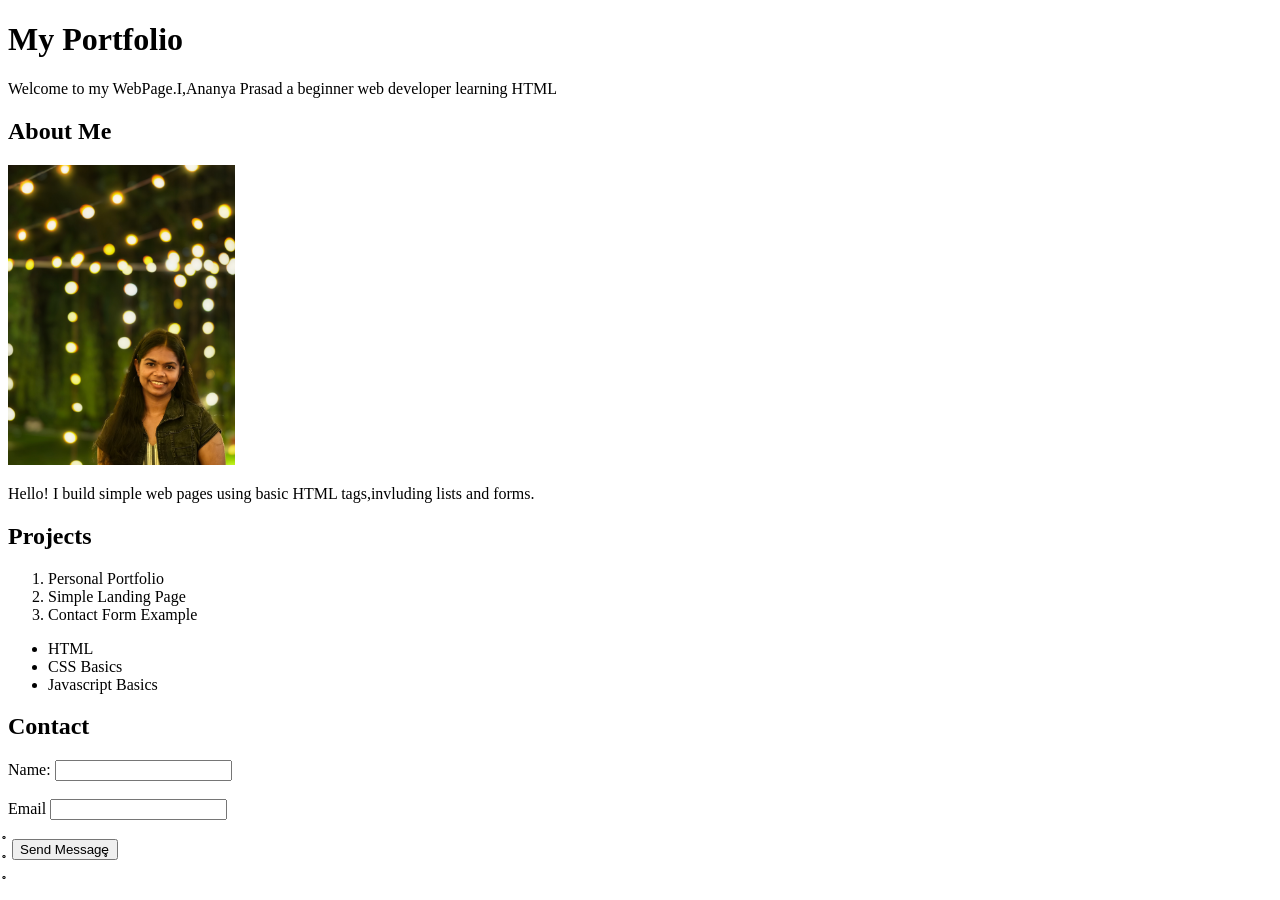
==== index.html @ c178e18b "Rename first.html to index.html" ====
<!DOCTYPE html>
<html>
    <head>
        <title>My first web</title></head>
    <body>
        <h1>My Portfolio</h1>
        <p>Welcome to my WebPage.I,Ananya Prasad a beginner web developer learning HTML</p̥>
        <h2>About Me</h2>
        <img src="ANU PHOTO .jpg" alt="photo" height="300̥">
        <p>Hello! I build simple web pages using basic HTML tags,invluding lists and forms.</p>
        <h2>Projects</h2>
        <ol>
            <li>Personal Portfolio</li>
            <li>Simple Landing Page</li>
            <li>Contact Form Example</li>
        </ol>
        <ul>
            <li>HTML</li>
            <li>CSS Basics</li>
            <li>Javascript Basics</li>
        </ul>
        <h2>Contact</h2>
        <form action="">
            <label for="name">Name:</label>
            <input type="text" id="name" name="name">
            <br><br>
            <label for="name">Email</label>
            <input type="email" id="name" >
            <br>̥<br>̥
            <button type="button">Send Message̥</button>
        </form>
    </body>
</html>̥
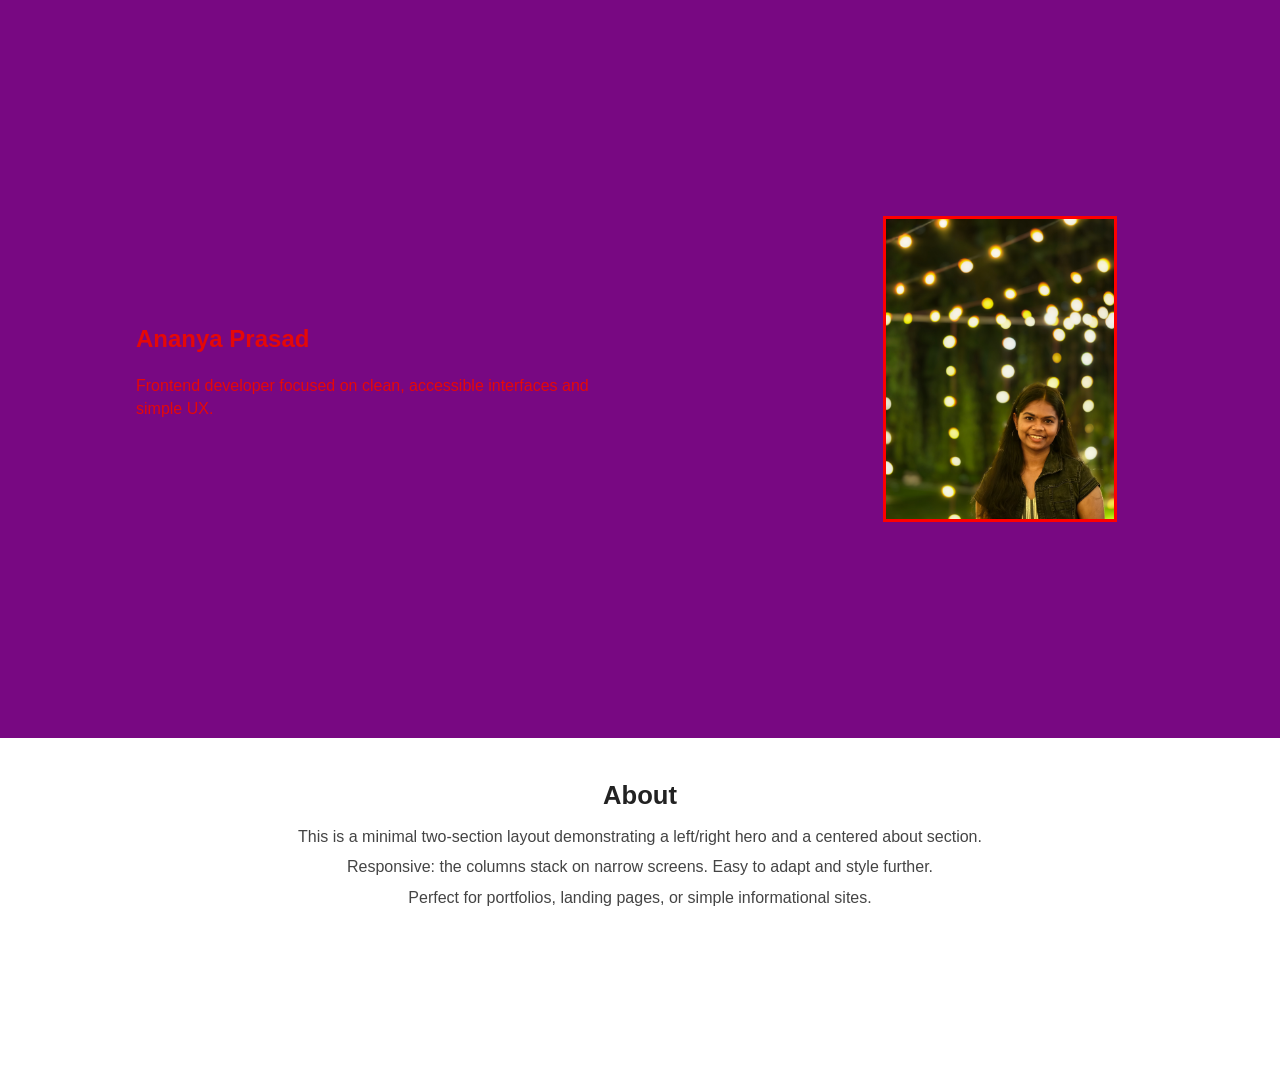
==== commit 36bb4a26: "Rename portfolio.html to index.html" ====
--- a/index.html
+++ b/index.html
@@ -1,33 +1,26 @@
-<!DOCTYPE html>
-<html>
-    <head>
-        <title>My first web</title></head>
-    <body>
-        <h1>My Portfolio</h1>
-        <p>Welcome to my WebPage.I,Ananya Prasad a beginner web developer learning HTML</p̥>
-        <h2>About Me</h2>
-        <img src="ANU PHOTO .jpg" alt="photo" height="300̥">
-        <p>Hello! I build simple web pages using basic HTML tags,invluding lists and forms.</p>
-        <h2>Projects</h2>
-        <ol>
-            <li>Personal Portfolio</li>
-            <li>Simple Landing Page</li>
-            <li>Contact Form Example</li>
-        </ol>
-        <ul>
-            <li>HTML</li>
-            <li>CSS Basics</li>
-            <li>Javascript Basics</li>
-        </ul>
-        <h2>Contact</h2>
-        <form action="">
-            <label for="name">Name:</label>
-            <input type="text" id="name" name="name">
-            <br><br>
-            <label for="name">Email</label>
-            <input type="email" id="name" >
-            <br>̥<br>̥
-            <button type="button">Send Message̥</button>
-        </form>
-    </body>
-</html>̥
+<!doctype html>
+<html>
+<head>
+  <title>first website</title>
+  <link rel="stylesheet" href="style.css">
+</head>
+<body>
+  <section class="section1">
+    <div class="left">
+      <h1>Ananya Prasad</h1>
+      <p>Frontend developer focused on clean, accessible interfaces and simple UX.</p>
+    </div>
+    <div class="right">
+      <img src="anu_photo.jpg" alt="Profile image">
+    </div>
+  </section>
+
+  <section class="section2">
+    <h2>About</h2>
+    <p>This is a minimal two-section layout demonstrating a left/right hero and a centered about section.</p>
+    <p>Responsive: the columns stack on narrow screens. Easy to adapt and style further.</p>
+    <p>Perfect for portfolios, landing pages, or simple informational sites.</p>
+  </section>
+
+</body>
+</html>
--- a/style.css
+++ b/style.css
@@ -0,0 +1,79 @@
+body {
+    margin: 0;
+    padding: 0;
+    font-family: Arial, sans-serif;
+    line-height: 1.4;
+    color: #222;
+    background: #f7f7f7;
+    box-sizing: border-box;
+}
+
+.section1 {
+    background: #780882;
+    color: #e50808;
+    display: flex;
+    flex-direction: row;
+    padding: 20px;
+    padding-top: 200px;
+    padding-bottom: 200px;
+    align-items: center;
+}
+
+.left,
+.right {
+    box-sizing: border-box;
+    padding: 16px;
+}
+
+.left {
+    flex: 1;
+    margin-right: 100px;
+    margin-left: 100px;
+
+}
+
+.right {
+    flex: 1;
+    display: flex;
+    justify-content: center;
+    align-items: center;
+}
+
+.right img {
+    width: 600̥px;
+    height: 300px;
+    border: 3px solid red;
+}
+
+
+.section2 {
+    text-align: center;
+    padding: 40px 20px;
+    background: #fff;
+    height: 30vh;
+}
+
+.section2 h2 {
+    margin: 0 0 12px 0;
+    font-size: 1.6rem;
+    text-align: center;
+}
+
+.section2 p {
+    margin: 8px 0;
+    color: #444;
+    max-width: 720px;
+    margin-left: auto;
+    margin-right: auto;
+}
+
+@media (max-width: 700px) {
+    .section1 {
+        flex-direction: column;
+        text-align: center;
+    }
+    .left, .right {
+        padding: 12px;
+    }
+}
+
